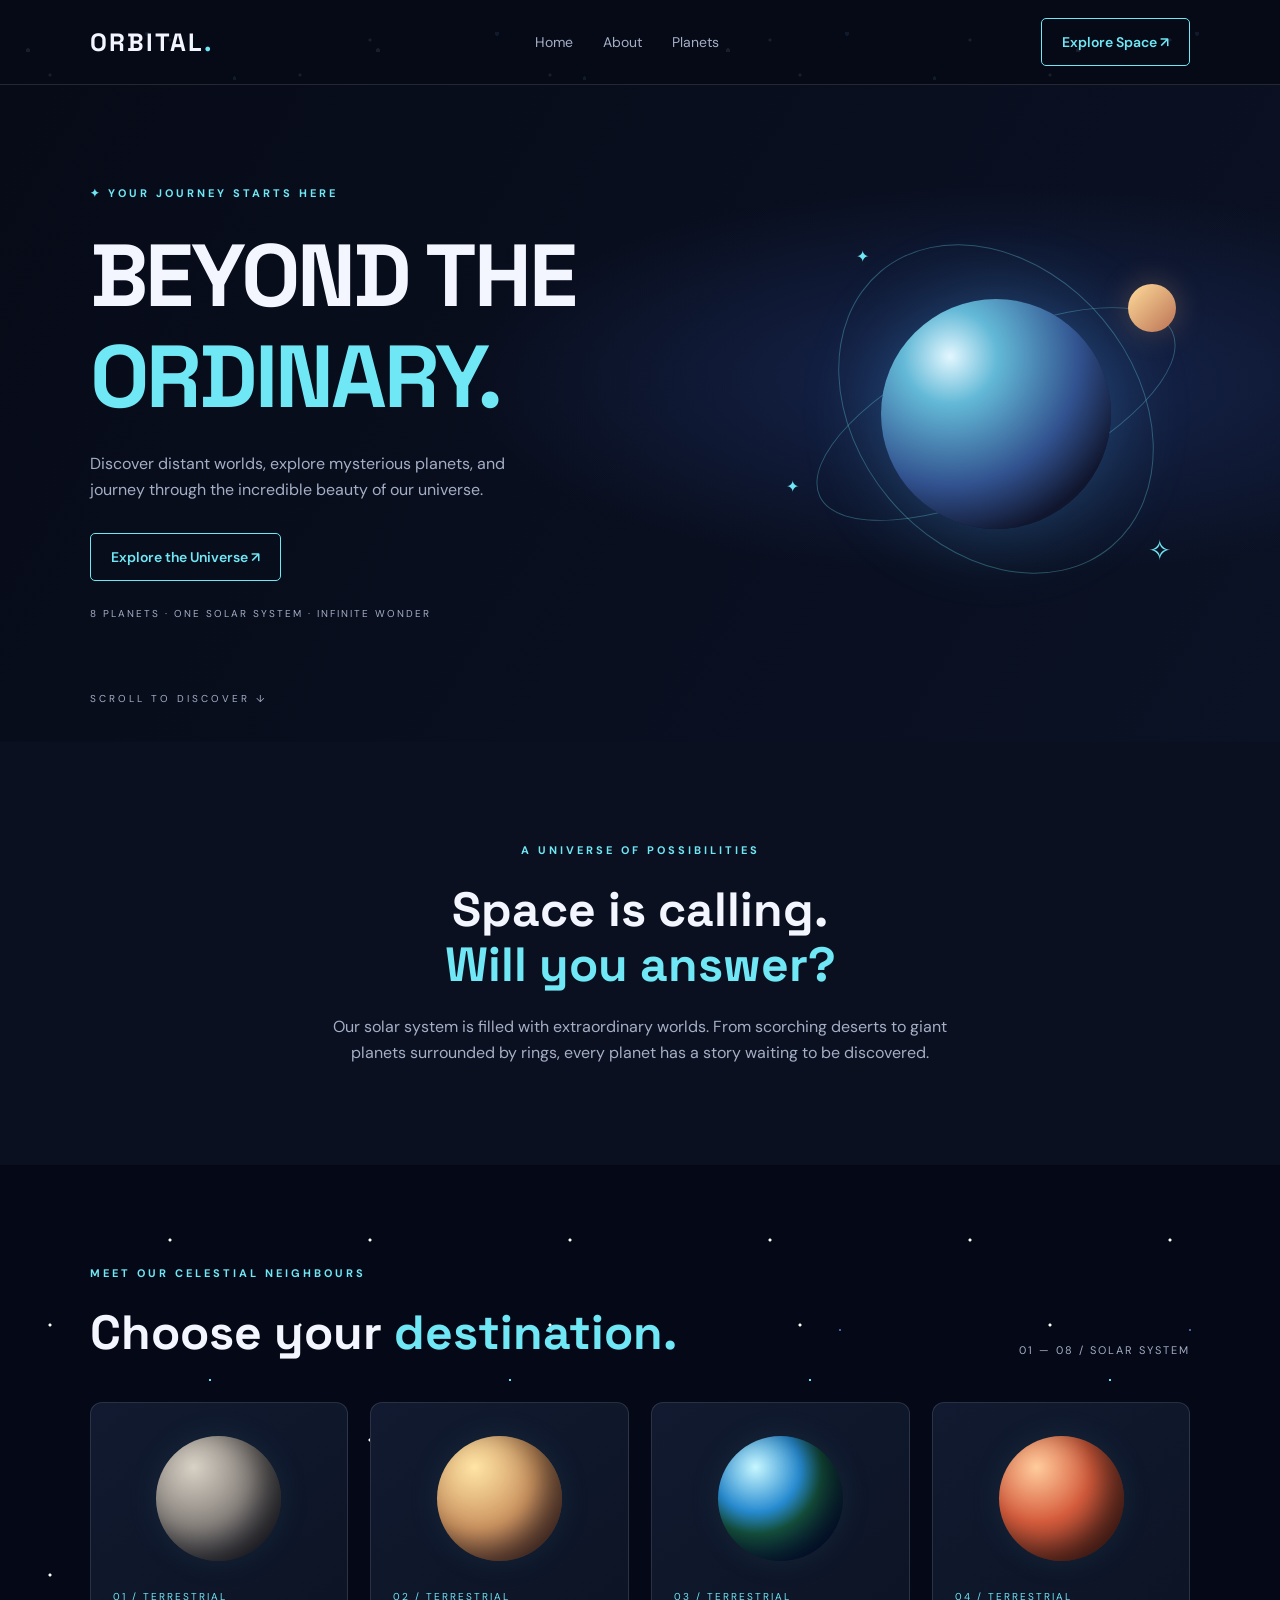
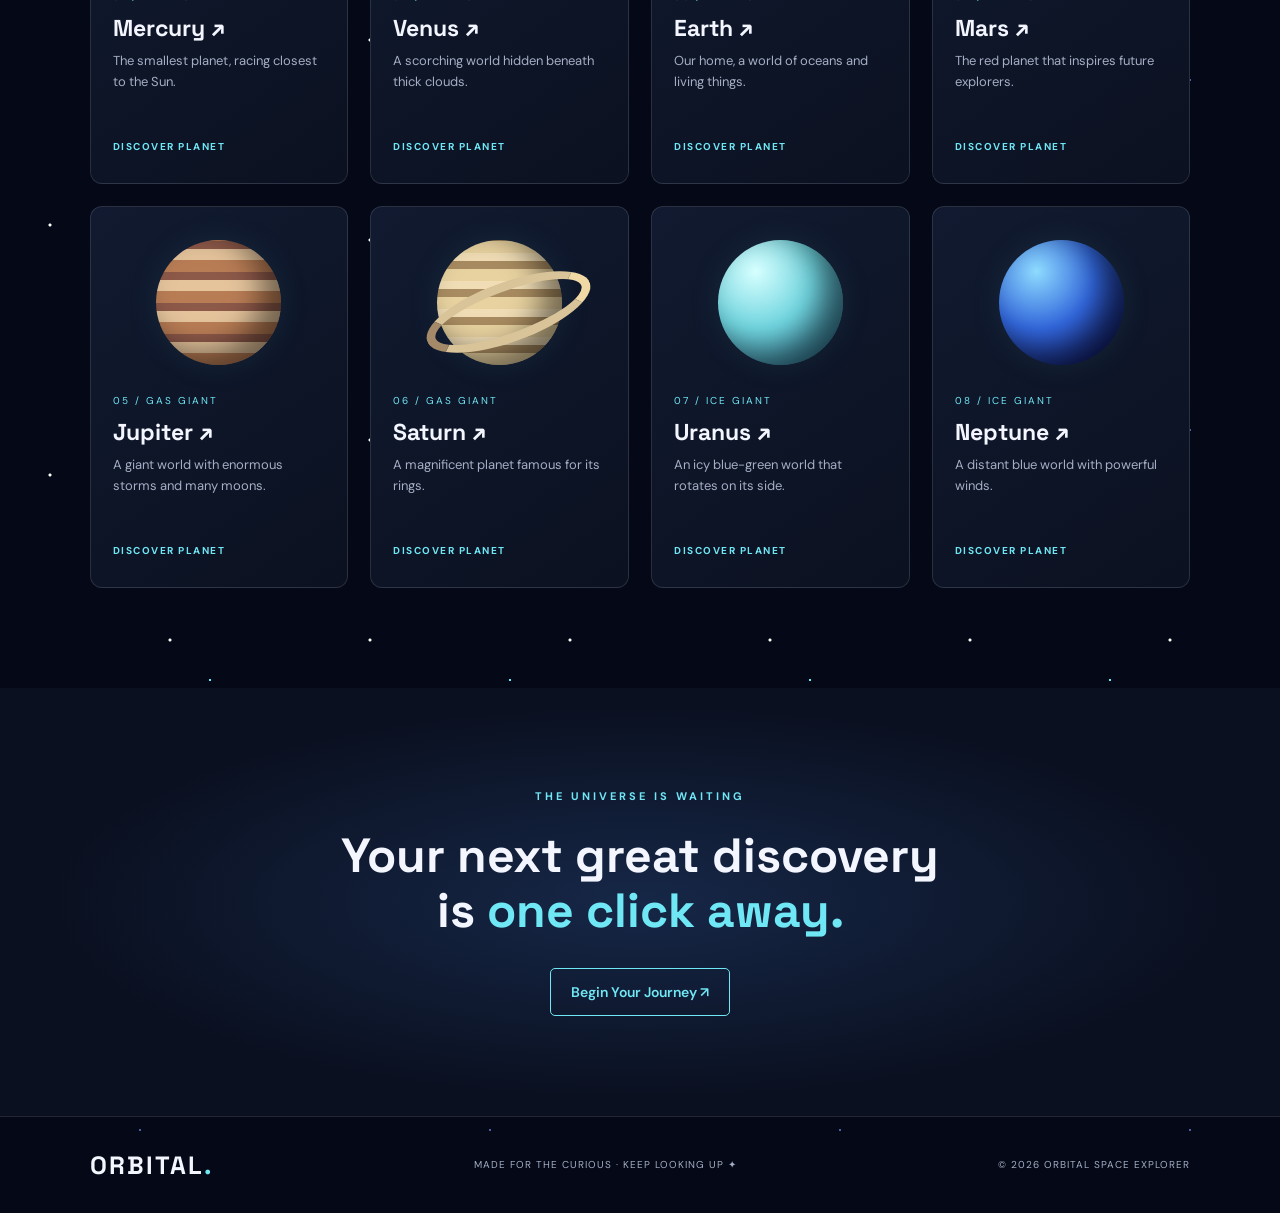
==== index.html @ 8f9a3145 "Add files via upload" ====
<!DOCTYPE html>
<html lang="en">
<head>
    <meta charset="UTF-8">
    <meta name="viewport" content="width=device-width, initial-scale=1.0">
    <title>ORBITAL | Beyond the Ordinary</title>
    <link rel="stylesheet" href="style.css">
</head>
<body>

<header class="navbar">
    <a href="index.html" class="logo">ORBITAL<span>.</span></a>

    <nav>
        <a href="index.html">Home</a>
        <a href="#about">About</a>
        <a href="#planets">Planets</a>
    </nav>

    <a href="explore.html" target="_blank"
       rel="noopener noreferrer" class="nav-button">
        Explore Space ↗
    </a>
</header>

<main>
    <section class="hero">
        <div class="hero-content">
            <p class="eyebrow">✦ YOUR JOURNEY STARTS HERE</p>

            <h1>BEYOND THE<br><span>ORDINARY.</span></h1>

            <p class="hero-text">
                Discover distant worlds, explore mysterious planets,
                and journey through the incredible beauty of our universe.
            </p>

            <a href="explore.html" target="_blank"
               rel="noopener noreferrer" class="main-button">
                Explore the Universe ↗
            </a>

            <p class="hero-note">8 PLANETS · ONE SOLAR SYSTEM · INFINITE WONDER</p>
        </div>

        <div class="solar-art" aria-label="Illustration of a planet">
            <div class="orbit orbit-one"></div>
            <div class="orbit orbit-two"></div>
            <div class="planet-large"></div>
            <div class="planet-small"></div>
            <div class="star star-one">✦</div>
            <div class="star star-two">✧</div>
            <div class="star star-three">✦</div>
        </div>

        <div class="scroll-label">SCROLL TO DISCOVER ↓</div>
    </section>

    <section class="intro section" id="about">
        <p class="eyebrow">A UNIVERSE OF POSSIBILITIES</p>
        <h2>Space is calling.<br><span>Will you answer?</span></h2>

        <p class="intro-text">
            Our solar system is filled with extraordinary worlds.
            From scorching deserts to giant planets surrounded by rings,
            every planet has a story waiting to be discovered.
        </p>
    </section>

    <section class="planets-section section" id="planets">
        <div class="section-heading">
            <div>
                <p class="eyebrow">MEET OUR CELESTIAL NEIGHBOURS</p>
                <h2>Choose your <span>destination.</span></h2>
            </div>
            <p>01 — 08 / SOLAR SYSTEM</p>
        </div>

        <div class="planet-grid">

            <a class="planet-card" href="mercury.html"
               target="_blank" rel="noopener noreferrer">
                <div class="planet-image mercury"></div>
                <p class="planet-number">01 / TERRESTRIAL</p>
                <h3>Mercury ↗</h3>
                <p>The smallest planet, racing closest to the Sun.</p>
                <span class="card-link">DISCOVER PLANET</span>
            </a>

            <a class="planet-card" href="venus.html"
               target="_blank" rel="noopener noreferrer">
                <div class="planet-image venus"></div>
                <p class="planet-number">02 / TERRESTRIAL</p>
                <h3>Venus ↗</h3>
                <p>A scorching world hidden beneath thick clouds.</p>
                <span class="card-link">DISCOVER PLANET</span>
            </a>

            <a class="planet-card" href="earth.html"
               target="_blank" rel="noopener noreferrer">
                <div class="planet-image earth"></div>
                <p class="planet-number">03 / TERRESTRIAL</p>
                <h3>Earth ↗</h3>
                <p>Our home, a world of oceans and living things.</p>
                <span class="card-link">DISCOVER PLANET</span>
            </a>

            <a class="planet-card" href="mars.html"
               target="_blank" rel="noopener noreferrer">
                <div class="planet-image mars"></div>
                <p class="planet-number">04 / TERRESTRIAL</p>
                <h3>Mars ↗</h3>
                <p>The red planet that inspires future explorers.</p>
                <span class="card-link">DISCOVER PLANET</span>
            </a>

            <a class="planet-card" href="jupiter.html"
               target="_blank" rel="noopener noreferrer">
                <div class="planet-image jupiter"></div>
                <p class="planet-number">05 / GAS GIANT</p>
                <h3>Jupiter ↗</h3>
                <p>A giant world with enormous storms and many moons.</p>
                <span class="card-link">DISCOVER PLANET</span>
            </a>

            <a class="planet-card" href="saturn.html"
               target="_blank" rel="noopener noreferrer">
                <div class="planet-image saturn"></div>
                <p class="planet-number">06 / GAS GIANT</p>
                <h3>Saturn ↗</h3>
                <p>A magnificent planet famous for its rings.</p>
                <span class="card-link">DISCOVER PLANET</span>
            </a>

            <a class="planet-card" href="uranus.html"
               target="_blank" rel="noopener noreferrer">
                <div class="planet-image uranus"></div>
                <p class="planet-number">07 / ICE GIANT</p>
                <h3>Uranus ↗</h3>
                <p>An icy blue-green world that rotates on its side.</p>
                <span class="card-link">DISCOVER PLANET</span>
            </a>

            <a class="planet-card" href="neptune.html"
               target="_blank" rel="noopener noreferrer">
                <div class="planet-image neptune"></div>
                <p class="planet-number">08 / ICE GIANT</p>
                <h3>Neptune ↗</h3>
                <p>A distant blue world with powerful winds.</p>
                <span class="card-link">DISCOVER PLANET</span>
            </a>

        </div>
    </section>

    <section class="mission">
        <p class="eyebrow">THE UNIVERSE IS WAITING</p>
        <h2>Your next great discovery<br>is <span>one click away.</span></h2>
        <a href="explore.html" target="_blank"
           rel="noopener noreferrer" class="main-button">
            Begin Your Journey ↗
        </a>
    </section>
</main>

<footer>
    <a href="index.html" class="logo">ORBITAL<span>.</span></a>
    <p>MADE FOR THE CURIOUS · KEEP LOOKING UP ✦</p>
    <p>© 2026 ORBITAL SPACE EXPLORER</p>
</footer>

</body>
</html>
---- style.css ----
@import url('https://fonts.googleapis.com/css2?family=DM+Sans:wght@400;500;600;700&family=Space+Grotesk:wght@400;500;600;700&display=swap');

:root {
    --background: #070b18;
    --surface: #10172a;
    --text: #f4f6ff;
    --muted: #a4aec5;
    --accent: #70e7f5;
    --border: rgba(255, 255, 255, 0.12);
}

* {
    margin: 0;
    padding: 0;
    box-sizing: border-box;
}

html {
    scroll-behavior: smooth;
}

body {
    background: var(--background);
    color: var(--text);
    font-family: 'DM Sans', sans-serif;
    line-height: 1.6;
}

a {
    color: inherit;
    text-decoration: none;
}

.navbar {
    min-height: 82px;
    padding: 18px 7%;
    display: flex;
    justify-content: space-between;
    align-items: center;
    gap: 24px;
    border-bottom: 1px solid var(--border);
    background: rgba(7, 11, 24, 0.92);
}

.logo {
    font-family: 'Space Grotesk', sans-serif;
    font-size: 25px;
    font-weight: 700;
    letter-spacing: 2px;
}

.logo span,
h1 span,
h2 span {
    color: var(--accent);
}

nav {
    display: flex;
    gap: 30px;
}

nav a {
    color: var(--muted);
    font-size: 14px;
    transition: color 0.3s;
}

nav a:hover {
    color: var(--accent);
}

.nav-button,
.main-button {
    display: inline-block;
    padding: 12px 20px;
    border: 1px solid var(--accent);
    border-radius: 5px;
    color: var(--accent);
    font-weight: 600;
    font-size: 14px;
    transition: 0.3s;
}

.nav-button:hover,
.main-button:hover {
    background: var(--accent);
    color: #07101c;
    transform: translateY(-3px);
}

.hero {
    position: relative;
    min-height: 650px;
    padding: 100px 7% 120px;
    display: flex;
    align-items: center;
    overflow: hidden;
    background:
        radial-gradient(ellipse at 78% 45%, #172650 0%, transparent 38%),
        linear-gradient(120deg, #070b18, #0b1225);
}

.hero-content {
    position: relative;
    z-index: 2;
    max-width: 610px;
}

.eyebrow {
    color: var(--accent);
    font-size: 11px;
    font-weight: 700;
    letter-spacing: 3px;
    margin-bottom: 22px;
}

h1,
h2,
h3 {
    font-family: 'Space Grotesk', sans-serif;
    line-height: 1.15;
}

h1 {
    font-size: clamp(46px, 7vw, 88px);
    letter-spacing: -3px;
    margin-bottom: 24px;
}

.hero-text {
    color: var(--muted);
    max-width: 460px;
    font-size: 16px;
    margin-bottom: 30px;
}

.hero-note {
    margin-top: 25px;
    font-size: 10px;
    letter-spacing: 2px;
    color: var(--muted);
}

.solar-art {
    position: absolute;
    right: 5%;
    top: 50%;
    width: 440px;
    height: 440px;
    transform: translateY(-50%);
}

.planet-large {
    position: absolute;
    width: 230px;
    height: 230px;
    top: 105px;
    left: 105px;
    border-radius: 50%;
    background:
        radial-gradient(circle at 30% 25%, #e3f7ff, #63b9d7 20%, #31518e 55%, #10162e 78%);
    box-shadow: 0 0 80px rgba(76, 181, 255, 0.3);
    animation: float 6s ease-in-out infinite;
}

.orbit {
    position: absolute;
    border: 1px solid rgba(112, 231, 245, 0.3);
    border-radius: 50%;
}

.orbit-one {
    width: 390px;
    height: 150px;
    top: 145px;
    left: 25px;
    transform: rotate(-25deg);
}

.orbit-two {
    width: 360px;
    height: 280px;
    top: 75px;
    left: 40px;
    transform: rotate(50deg);
}

.planet-small {
    position: absolute;
    width: 48px;
    height: 48px;
    right: 40px;
    top: 90px;
    border-radius: 50%;
    background: linear-gradient(135deg, #ffdc9b, #bb7254);
    box-shadow: 0 0 30px rgba(255, 196, 128, 0.25);
}

.star {
    position: absolute;
    color: var(--accent);
}

.star-one {
    top: 50px;
    left: 80px;
}

.star-two {
    bottom: 60px;
    right: 45px;
    font-size: 28px;
}

.star-three {
    top: 280px;
    left: 10px;
}

.scroll-label {
    position: absolute;
    bottom: 35px;
    left: 7%;
    color: var(--muted);
    font-size: 10px;
    letter-spacing: 3px;
}

.section {
    padding: 100px 7%;
}

.intro {
    text-align: center;
    background: #0a1020;
}

.intro h2,
.section-heading h2,
.mission h2 {
    font-size: clamp(32px, 4vw, 48px);
}

.intro-text {
    max-width: 650px;
    margin: 22px auto 0;
    color: var(--muted);
}

.section-heading {
    display: flex;
    align-items: end;
    justify-content: space-between;
    gap: 25px;
    margin-bottom: 42px;
}

.section-heading > p {
    font-size: 11px;
    letter-spacing: 2px;
    color: var(--muted);
}

.planet-grid {
    display: grid;
    grid-template-columns: repeat(4, minmax(0, 1fr));
    gap: 22px;
}

.planet-card {
    display: block;
    padding: 25px 22px;
    border: 1px solid var(--border);
    border-radius: 12px;
    background: linear-gradient(145deg, #111a30, #0b1120);
    transition: transform 0.3s, border-color 0.3s, background 0.3s;
}

.planet-card:hover {
    transform: translateY(-8px);
    border-color: var(--accent);
    background: #141f37;
}

.planet-image {
    width: 125px;
    height: 125px;
    margin: 8px auto 28px;
    border-radius: 50%;
    box-shadow: inset -18px -12px 30px rgba(0, 0, 0, 0.5),
                0 0 35px rgba(112, 231, 245, 0.08);
    transition: transform 0.4s;
}

.planet-card:hover .planet-image {
    transform: scale(1.08) rotate(8deg);
}

.mercury {
    background: radial-gradient(circle at 30% 25%, #d8d1c5, #8b8580 45%, #393a45 80%);
}

.venus {
    background: radial-gradient(circle at 30% 25%, #ffe5a5, #ce9561 48%, #70453d 85%);
}

.earth {
    background: radial-gradient(circle at 30% 25%, #c7f7ff, #278bd0 35%, #15543f 52%, #071b48 80%);
}

.mars {
    background: radial-gradient(circle at 30% 25%, #ffcc9c, #d75d3d 43%, #783327 80%);
}

.jupiter {
    background: repeating-linear-gradient(0deg, #b97d55 0 12px, #e5c49c 12px 23px, #8d5949 23px 31px);
}

.saturn {
    position: relative;
    background: repeating-linear-gradient(0deg, #e8d2a0 0 12px, #a88b60 12px 20px, #f0ddb5 20px 28px);
}

.saturn::after {
    content: "";
    position: absolute;
    width: 155px;
    height: 42px;
    left: -15px;
    top: 42px;
    border: 9px solid #d9c49a;
    border-left-color: #a58a69;
    border-right-color: #f0d9a5;
    border-radius: 50%;
    transform: rotate(-20deg);
}

.uranus {
    background: radial-gradient(circle at 30% 25%, #d7ffff, #70d5df 45%, #367e9a 85%);
}

.neptune {
    background: radial-gradient(circle at 30% 25%, #8edbff, #3267dc 45%, #111c6a 85%);
}

.planet-number {
    color: var(--accent);
    font-size: 10px;
    letter-spacing: 2px;
    margin-bottom: 10px;
}

.planet-card h3 {
    font-size: 23px;
    margin-bottom: 10px;
}

.planet-card > p:not(.planet-number) {
    min-height: 70px;
    font-size: 13px;
    color: var(--muted);
}

.card-link {
    display: inline-block;
    margin-top: 18px;
    color: var(--accent);
    font-size: 10px;
    font-weight: 700;
    letter-spacing: 1.5px;
}

.mission {
    padding: 100px 7%;
    text-align: center;
    background:
        radial-gradient(ellipse at center, #162747 0%, #0a1020 65%);
}

.mission h2 {
    margin-bottom: 30px;
}

footer {
    display: flex;
    justify-content: space-between;
    align-items: center;
    gap: 20px;
    flex-wrap: wrap;
    padding: 28px 7%;
    border-top: 1px solid var(--border);
}

footer p {
    color: var(--muted);
    font-size: 10px;
    letter-spacing: 1px;
}

/* Planet detail pages */

.detail-hero {
    padding: 90px 7%;
    display: grid;
    grid-template-columns: 1.2fr 0.8fr;
    gap: 40px;
    align-items: center;
    min-height: 420px;
    background: radial-gradient(ellipse at 75% 50%, #1a2c50, transparent 55%);
}

.detail-hero h1 {
    font-size: clamp(45px, 6vw, 75px);
}

.detail-copy {
    max-width: 600px;
    color: var(--muted);
    margin: 20px 0 28px;
}

.detail-planet {
    width: 240px;
    height: 240px;
    margin: auto;
    border-radius: 50%;
    box-shadow: inset -28px -20px 35px rgba(0, 0, 0, 0.5),
                0 0 60px rgba(112, 231, 245, 0.12);
}

.detail-content {
    padding: 55px 7% 90px;
}

.detail-content h2 {
    font-size: 32px;
    margin-bottom: 18px;
}

.detail-content p {
    color: var(--muted);
    margin-bottom: 20px;
    max-width: 850px;
}

.fact-grid {
    display: grid;
    grid-template-columns: repeat(4, minmax(0, 1fr));
    gap: 15px;
    margin: 30px 0 65px;
}

.fact-card {
    padding: 22px;
    border: 1px solid var(--border);
    background: var(--surface);
    border-radius: 8px;
}

.fact-card p {
    font-size: 11px;
    color: var(--accent);
    letter-spacing: 1px;
    margin-bottom: 8px;
}

.fact-card h3 {
    font-size: 19px;
}

.back-link {
    display: inline-block;
    margin-top: 15px;
    color: var(--accent);
}

@keyframes float {
    0%, 100% {
        transform: translateY(0);
    }

    50% {
        transform: translateY(-15px);
    }
}

@media (max-width: 1000px) {
    .planet-grid {
        grid-template-columns: repeat(2, minmax(0, 1fr));
    }

    .solar-art {
        right: -130px;
        opacity: 0.55;
    }

    .hero-content {
        max-width: 570px;
    }
}

@media (max-width: 650px) {
    .navbar {
        flex-wrap: wrap;
        padding: 16px 5%;
    }

    nav {
        order: 3;
        width: 100%;
        justify-content: center;
        gap: 20px;
    }

    .nav-button {
        padding: 9px 12px;
        font-size: 12px;
    }

    .hero {
        min-height: 620px;
        padding: 80px 6%;
    }

    .solar-art {
        right: -210px;
        opacity: 0.3;
    }

    .hero-content {
        z-index: 1;
    }

    .section {
        padding: 70px 6%;
    }

    .section-heading {
        align-items: start;
        flex-direction: column;
    }

    .planet-grid {
        grid-template-columns: 1fr;
    }

    .planet-card > p:not(.planet-number) {
        min-height: auto;
    }

    .detail-hero {
        grid-template-columns: 1fr;
        padding: 65px 6%;
    }

    .detail-planet {
        width: 190px;
        height: 190px;
    }

    .fact-grid {
        grid-template-columns: repeat(2, minmax(0, 1fr));
    }

    footer {
        flex-direction: column;
        text-align: center;
    }
}

/* ===== ORBITAL CINEMATIC ANIMATIONS ===== */

/* Smooth scrolling */
html {
    scroll-behavior: smooth;
}

/* Page entrance */
body {
    animation: pageReveal 1s ease both;
}

@keyframes pageReveal {
    from {
        opacity: 0;
    }
    to {
        opacity: 1;
    }
}

/* Headings enter smoothly */
h1, h2 {
    animation: titleReveal 1s ease both;
}

@keyframes titleReveal {
    from {
        opacity: 0;
        transform: translateY(30px);
    }
    to {
        opacity: 1;
        transform: translateY(0);
    }
}

/* Paragraph entrance */
p {
    animation: textReveal 1.2s ease both;
}

@keyframes textReveal {
    from {
        opacity: 0;
        transform: translateY(15px);
    }
    to {
        opacity: 1;
        transform: translateY(0);
    }
}

/* Buttons glow on hover */
a, button {
    transition:
        transform 0.3s ease,
        box-shadow 0.3s ease,
        background 0.3s ease;
}

a:hover, button:hover {
    transform: translateY(-4px);
    box-shadow: 0 0 22px rgba(78, 235, 255, 0.3);
}

/* Planet floating animation */
.planet,
.planet-sphere,
.planet-visual,
.planet-image {
    animation: planetFloat 5s ease-in-out infinite;
    transform-origin: center;
}

@keyframes planetFloat {
    0%, 100% {
        transform: translateY(0) rotate(0deg);
    }
    50% {
        transform: translateY(-18px) rotate(5deg);
    }
}

/* Cyan futuristic glow */
.planet:hover,
.planet-sphere:hover,
.planet-visual:hover,
.planet-image:hover {
    filter: drop-shadow(0 0 25px rgba(77, 230, 255, 0.55));
}

/* Navigation links */
nav a {
    transition: color 0.3s ease;
}

nav a:hover {
    color: #61eaff;
}

/* Respect reduced-motion settings */
@media (prefers-reduced-motion: reduce) {
    *, *::before, *::after {
        animation-duration: 0.01ms !important;
        animation-iteration-count: 1 !important;
        scroll-behavior: auto !important;
    }
}

/* ===== ORBITAL SPACE ANIMATIONS ===== */

/* 1. Smooth scrolling */
html {
    scroll-behavior: smooth;
}

/* 2. Space background with twinkling stars */
body {
    background-color: #050816;
    background-image:
        radial-gradient(2px 2px at 20% 30%, #ffffff 50%, transparent 100%),
        radial-gradient(1.5px 1.5px at 70% 60%, #65eaff 50%, transparent 100%),
        radial-gradient(2px 2px at 85% 20%, #ffffff 50%, transparent 100%),
        radial-gradient(1px 1px at 40% 80%, #8c9dff 50%, transparent 100%);
    background-size: 250px 250px, 300px 300px, 200px 200px, 350px 350px;
    animation: starDrift 25s linear infinite;
}

@keyframes starDrift {
    from {
        background-position: 0 0, 0 0, 0 0, 0 0;
    }
    to {
        background-position: 250px 250px, -300px 300px,
                             200px -200px, -350px -350px;
    }
}

/* 3. Floating planet */
.planet,
.planet-sphere,
.planet-visual,
.planet-image {
    animation: floatPlanet 5s ease-in-out infinite;
    transition: filter 0.4s ease, transform 0.4s ease;
    will-change: transform;
}

@keyframes floatPlanet {
    0%, 100% {
        transform: translateY(0) rotate(0deg);
    }
    50% {
        transform: translateY(-18px) rotate(4deg);
    }
}

/* 4. Planet glow on hover */
.planet:hover,
.planet-sphere:hover,
.planet-visual:hover,
.planet-image:hover {
    filter: drop-shadow(0 0 25px #25dfff);
    transform: scale(1.06);
}

/* 5. Glowing buttons */
a, button {
    transition: all 0.3s ease;
}

a:hover, button:hover {
    transform: translateY(-3px);
    box-shadow: 0 0 18px rgba(35, 220, 255, 0.4);
}

/* 6. Headings fade in */
h1, h2 {
    animation: revealHeading 1s ease both;
}

@keyframes revealHeading {
    from {
        opacity: 0;
        transform: translateY(25px);
    }
    to {
        opacity: 1;
        transform: translateY(0);
    }
}

/* 7. Navigation glow */
nav a:hover {
    color: #5eeaff;
}

/* 8. Planet cards lift up on hover */
.planet-card,
.planet-card a,
.planet-item {
    transition: transform 0.35s ease, box-shadow 0.35s ease;
}

.planet-card:hover,
.planet-item:hover {
    transform: translateY(-8px);
    box-shadow: 0 0 24px rgba(40, 215, 255, 0.2);
}

/* 9. Respect reduced motion */
@media (prefers-reduced-motion: reduce) {
    *, *::before, *::after {
        animation: none !important;
        scroll-behavior: auto !important;
    }
}

/* ===== TWINKLING STARS ON ORBITAL HOMEPAGE ===== */

body {
    position: relative;
    isolation: isolate;
}

body::before {
    content: "";
    position: fixed;
    inset: 0;
    z-index: -1;
    pointer-events: none;

    background-image:
        radial-gradient(2px 2px at 8% 18%, white 98%, transparent),
        radial-gradient(2px 2px at 18% 72%, #66eaff 98%, transparent),
        radial-gradient(1px 1px at 28% 35%, white 98%, transparent),
        radial-gradient(2px 2px at 42% 12%, #8ccfff 98%, transparent),
        radial-gradient(1px 1px at 53% 65%, white 98%, transparent),
        radial-gradient(2px 2px at 67% 28%, #66eaff 98%, transparent),
        radial-gradient(1px 1px at 78% 78%, white 98%, transparent),
        radial-gradient(2px 2px at 91% 44%, #9bbcff 98%, transparent);

    background-size: 350px 280px;
    background-repeat: repeat;
    animation: starsTwinkle 4s ease-in-out infinite alternate;
}

@keyframes starsTwinkle {
    0% {
        opacity: 0.35;
    }
    100% {
        opacity: 1;
    }
}
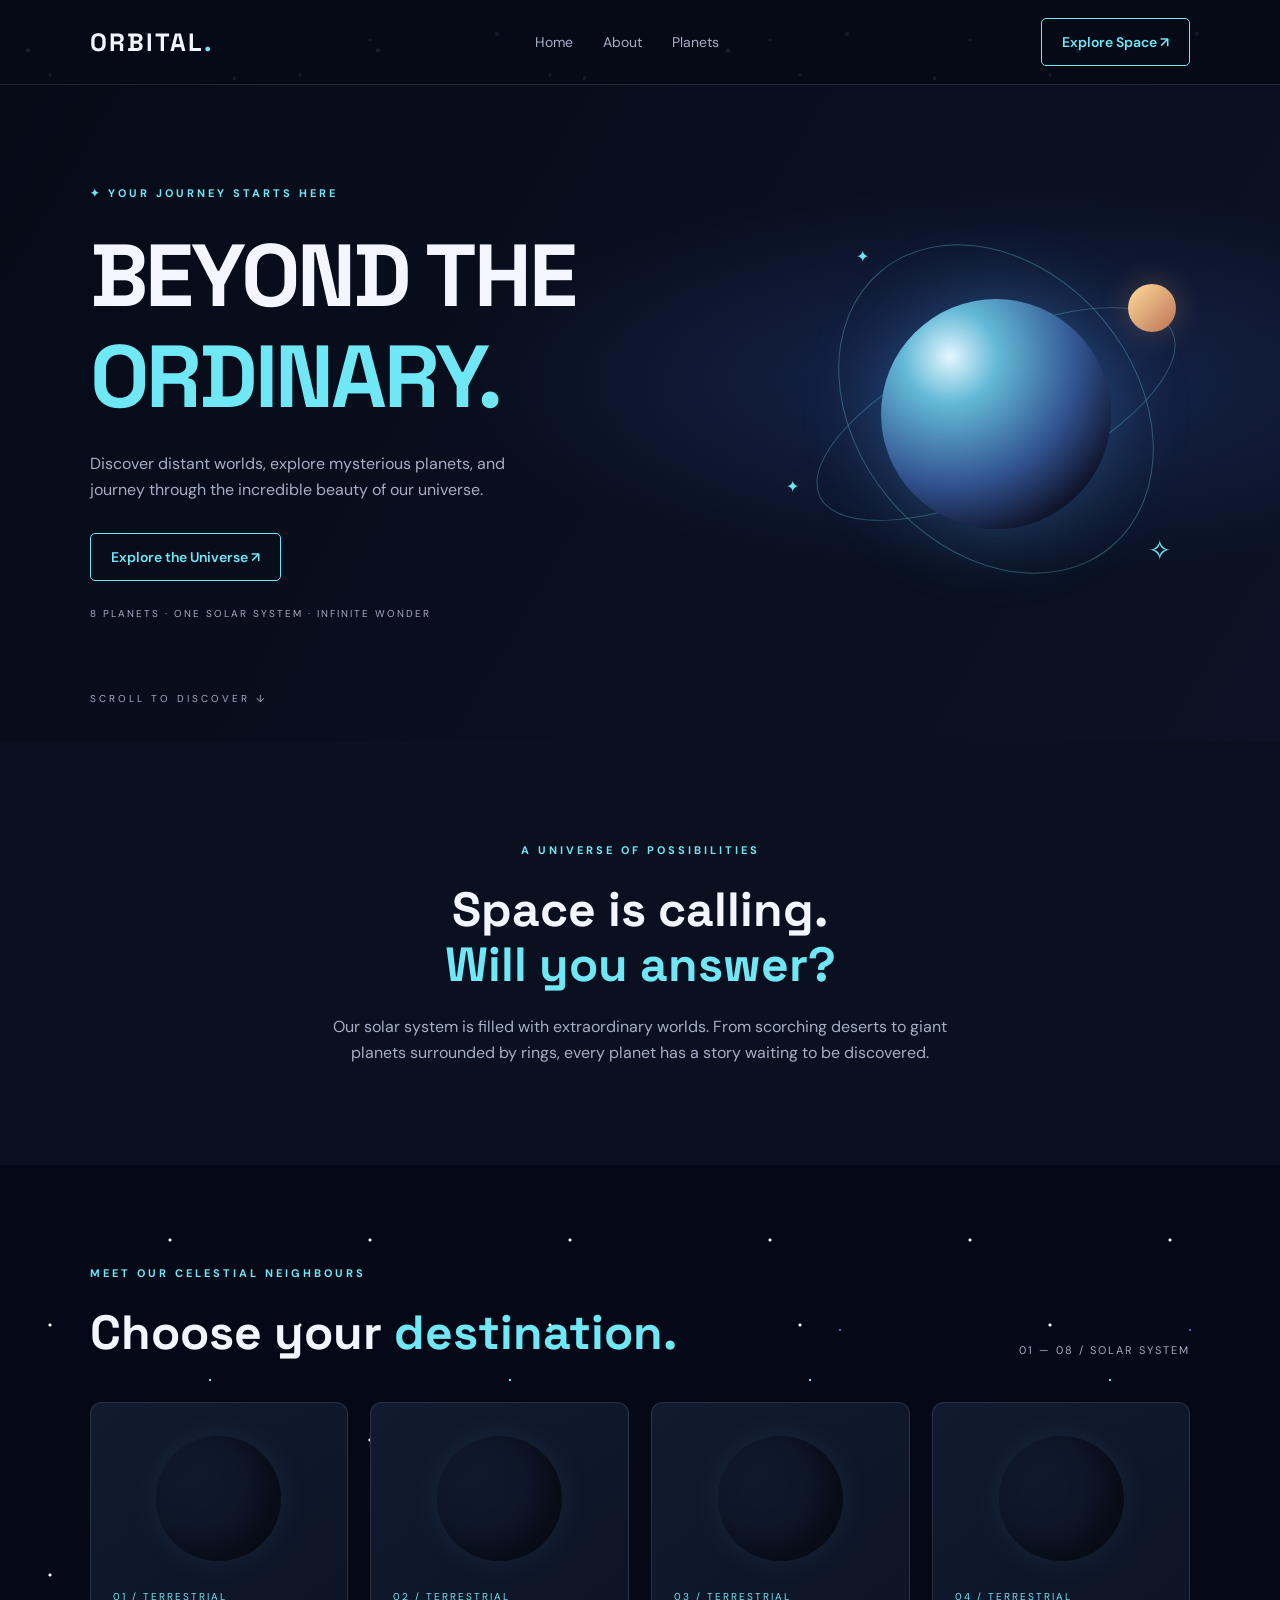
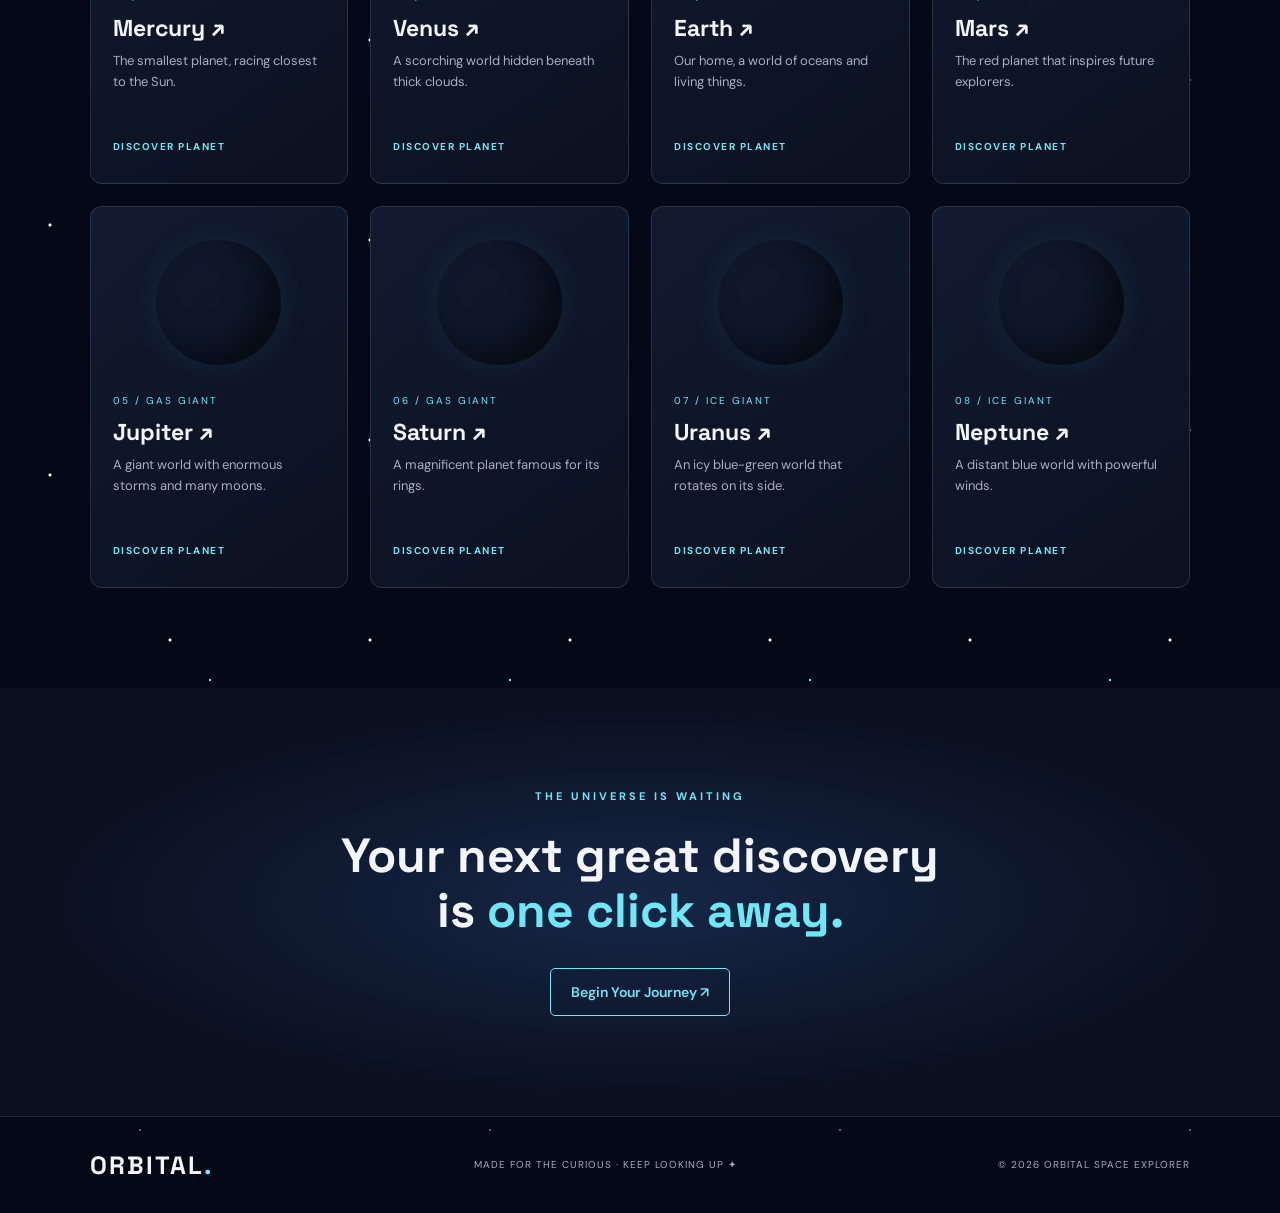
==== commit ed49038e: "Fix HTML encoding issues in index.html" ====
--- a/index.html
+++ b/index.html
@@ -78,72 +78,72 @@
 
         <div class="planet-grid">
 
-            <a class="planet-card" href="mercury.html"
+            <a class="planet-card" href="Mercury.html"
                target="_blank" rel="noopener noreferrer">
-                <div class="planet-image mercury"></div>
+                <div class="planet-image Mercury"></div>
                 <p class="planet-number">01 / TERRESTRIAL</p>
                 <h3>Mercury ↗</h3>
                 <p>The smallest planet, racing closest to the Sun.</p>
                 <span class="card-link">DISCOVER PLANET</span>
             </a>
 
-            <a class="planet-card" href="venus.html"
+            <a class="planet-card" href="Venus.html"
                target="_blank" rel="noopener noreferrer">
-                <div class="planet-image venus"></div>
+                <div class="planet-image Venus"></div>
                 <p class="planet-number">02 / TERRESTRIAL</p>
                 <h3>Venus ↗</h3>
                 <p>A scorching world hidden beneath thick clouds.</p>
                 <span class="card-link">DISCOVER PLANET</span>
             </a>
 
-            <a class="planet-card" href="earth.html"
+            <a class="planet-card" href="Earth.html"
                target="_blank" rel="noopener noreferrer">
-                <div class="planet-image earth"></div>
+                <div class="planet-image Earth"></div>
                 <p class="planet-number">03 / TERRESTRIAL</p>
                 <h3>Earth ↗</h3>
                 <p>Our home, a world of oceans and living things.</p>
                 <span class="card-link">DISCOVER PLANET</span>
             </a>
 
-            <a class="planet-card" href="mars.html"
+            <a class="planet-card" href="Mars.html"
                target="_blank" rel="noopener noreferrer">
-                <div class="planet-image mars"></div>
+                <div class="planet-image Mars"></div>
                 <p class="planet-number">04 / TERRESTRIAL</p>
                 <h3>Mars ↗</h3>
                 <p>The red planet that inspires future explorers.</p>
                 <span class="card-link">DISCOVER PLANET</span>
             </a>
 
-            <a class="planet-card" href="jupiter.html"
+            <a class="planet-card" href="Jupiter.html"
                target="_blank" rel="noopener noreferrer">
-                <div class="planet-image jupiter"></div>
+                <div class="planet-image Jupiter"></div>
                 <p class="planet-number">05 / GAS GIANT</p>
                 <h3>Jupiter ↗</h3>
                 <p>A giant world with enormous storms and many moons.</p>
                 <span class="card-link">DISCOVER PLANET</span>
             </a>
 
-            <a class="planet-card" href="saturn.html"
+            <a class="planet-card" href="Saturn.html"
                target="_blank" rel="noopener noreferrer">
-                <div class="planet-image saturn"></div>
+                <div class="planet-image Saturn"></div>
                 <p class="planet-number">06 / GAS GIANT</p>
                 <h3>Saturn ↗</h3>
                 <p>A magnificent planet famous for its rings.</p>
                 <span class="card-link">DISCOVER PLANET</span>
             </a>
 
-            <a class="planet-card" href="uranus.html"
+            <a class="planet-card" href="Uranus.html"
                target="_blank" rel="noopener noreferrer">
-                <div class="planet-image uranus"></div>
+                <div class="planet-image Uranus"></div>
                 <p class="planet-number">07 / ICE GIANT</p>
                 <h3>Uranus ↗</h3>
                 <p>An icy blue-green world that rotates on its side.</p>
                 <span class="card-link">DISCOVER PLANET</span>
             </a>
 
-            <a class="planet-card" href="neptune.html"
+            <a class="planet-card" href="Neptune.html"
                target="_blank" rel="noopener noreferrer">
-                <div class="planet-image neptune"></div>
+                <div class="planet-image Neptune"></div>
                 <p class="planet-number">08 / ICE GIANT</p>
                 <h3>Neptune ↗</h3>
                 <p>A distant blue world with powerful winds.</p>
@@ -170,4 +170,4 @@
 </footer>
 
 </body>
-</html>+</html>
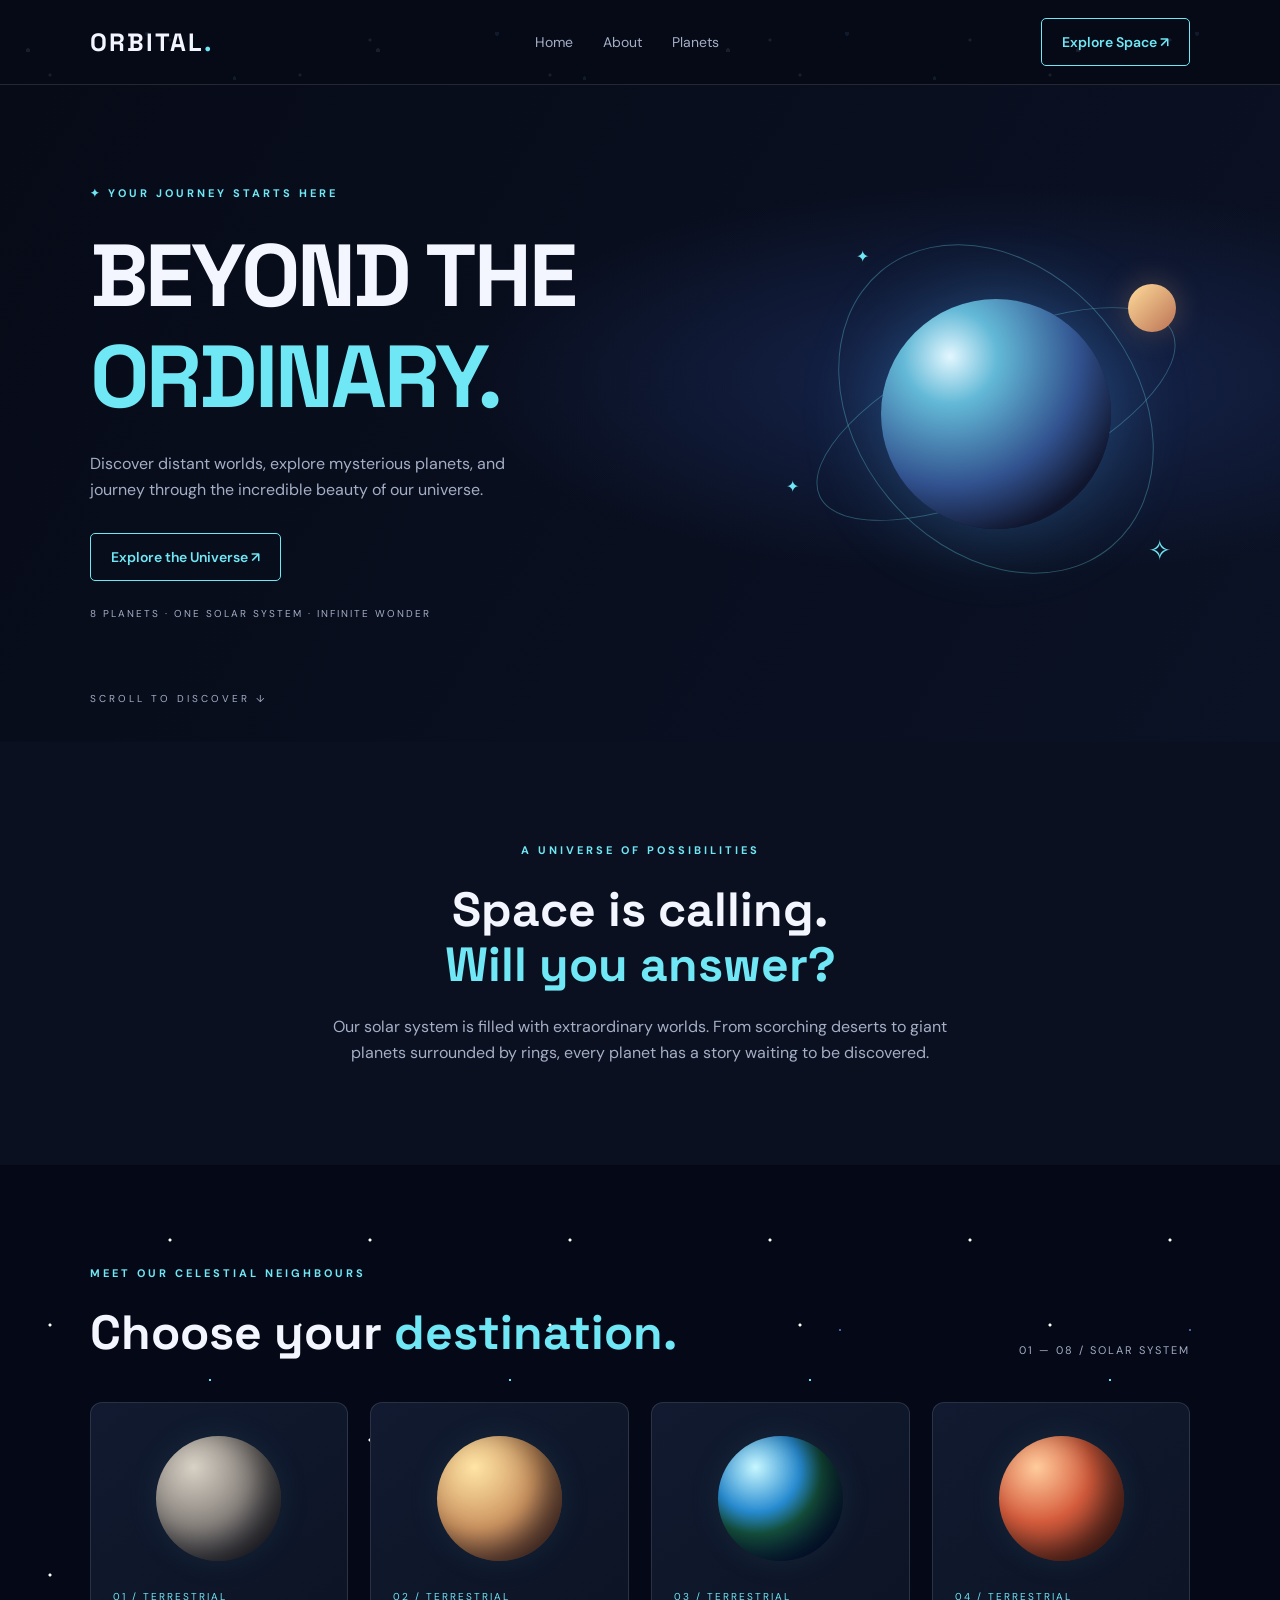
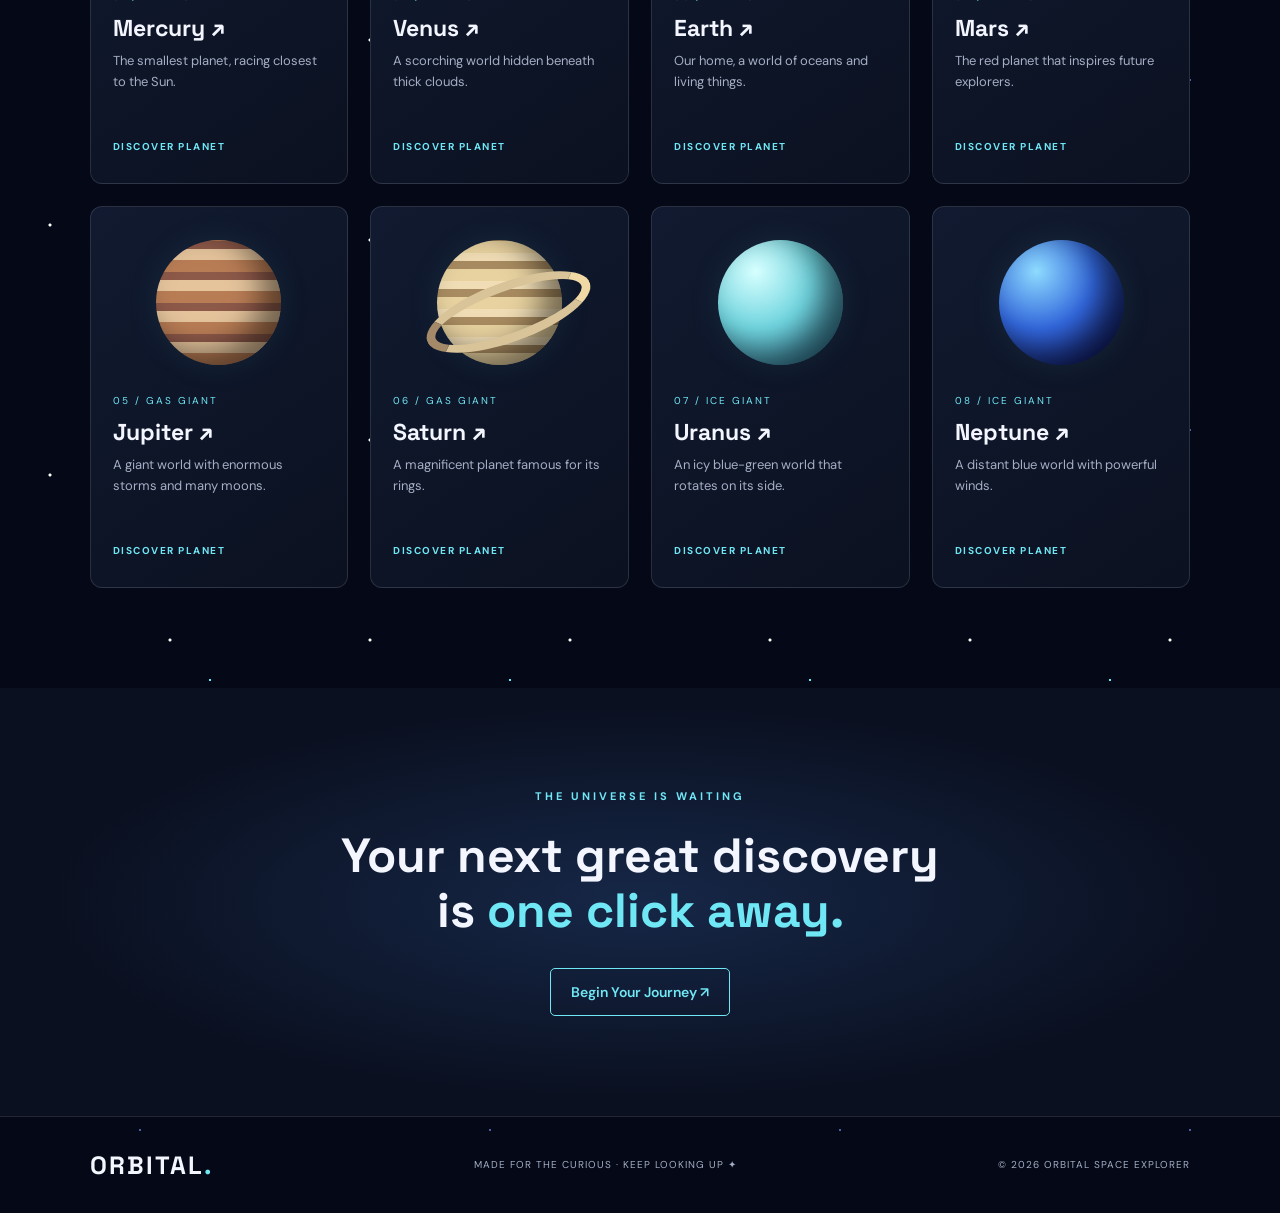
==== commit 3ed2a39e: "Fix HTML formatting and structure" ====
--- a/index.html
+++ b/index.html
@@ -80,7 +80,7 @@
 
             <a class="planet-card" href="Mercury.html"
                target="_blank" rel="noopener noreferrer">
-                <div class="planet-image Mercury"></div>
+                <div class="planet-image mercury"></div>
                 <p class="planet-number">01 / TERRESTRIAL</p>
                 <h3>Mercury ↗</h3>
                 <p>The smallest planet, racing closest to the Sun.</p>
@@ -89,7 +89,7 @@
 
             <a class="planet-card" href="Venus.html"
                target="_blank" rel="noopener noreferrer">
-                <div class="planet-image Venus"></div>
+                <div class="planet-image venus"></div>
                 <p class="planet-number">02 / TERRESTRIAL</p>
                 <h3>Venus ↗</h3>
                 <p>A scorching world hidden beneath thick clouds.</p>
@@ -98,7 +98,7 @@
 
             <a class="planet-card" href="Earth.html"
                target="_blank" rel="noopener noreferrer">
-                <div class="planet-image Earth"></div>
+                <div class="planet-image earth"></div>
                 <p class="planet-number">03 / TERRESTRIAL</p>
                 <h3>Earth ↗</h3>
                 <p>Our home, a world of oceans and living things.</p>
@@ -107,7 +107,7 @@
 
             <a class="planet-card" href="Mars.html"
                target="_blank" rel="noopener noreferrer">
-                <div class="planet-image Mars"></div>
+                <div class="planet-image mars"></div>
                 <p class="planet-number">04 / TERRESTRIAL</p>
                 <h3>Mars ↗</h3>
                 <p>The red planet that inspires future explorers.</p>
@@ -116,7 +116,7 @@
 
             <a class="planet-card" href="Jupiter.html"
                target="_blank" rel="noopener noreferrer">
-                <div class="planet-image Jupiter"></div>
+                <div class="planet-image jupiter"></div>
                 <p class="planet-number">05 / GAS GIANT</p>
                 <h3>Jupiter ↗</h3>
                 <p>A giant world with enormous storms and many moons.</p>
@@ -125,7 +125,7 @@
 
             <a class="planet-card" href="Saturn.html"
                target="_blank" rel="noopener noreferrer">
-                <div class="planet-image Saturn"></div>
+                <div class="planet-image saturn"></div>
                 <p class="planet-number">06 / GAS GIANT</p>
                 <h3>Saturn ↗</h3>
                 <p>A magnificent planet famous for its rings.</p>
@@ -134,7 +134,7 @@
 
             <a class="planet-card" href="Uranus.html"
                target="_blank" rel="noopener noreferrer">
-                <div class="planet-image Uranus"></div>
+                <div class="planet-image uranus"></div>
                 <p class="planet-number">07 / ICE GIANT</p>
                 <h3>Uranus ↗</h3>
                 <p>An icy blue-green world that rotates on its side.</p>
@@ -143,7 +143,7 @@
 
             <a class="planet-card" href="Neptune.html"
                target="_blank" rel="noopener noreferrer">
-                <div class="planet-image Neptune"></div>
+                <div class="planet-image neptune"></div>
                 <p class="planet-number">08 / ICE GIANT</p>
                 <h3>Neptune ↗</h3>
                 <p>A distant blue world with powerful winds.</p>
